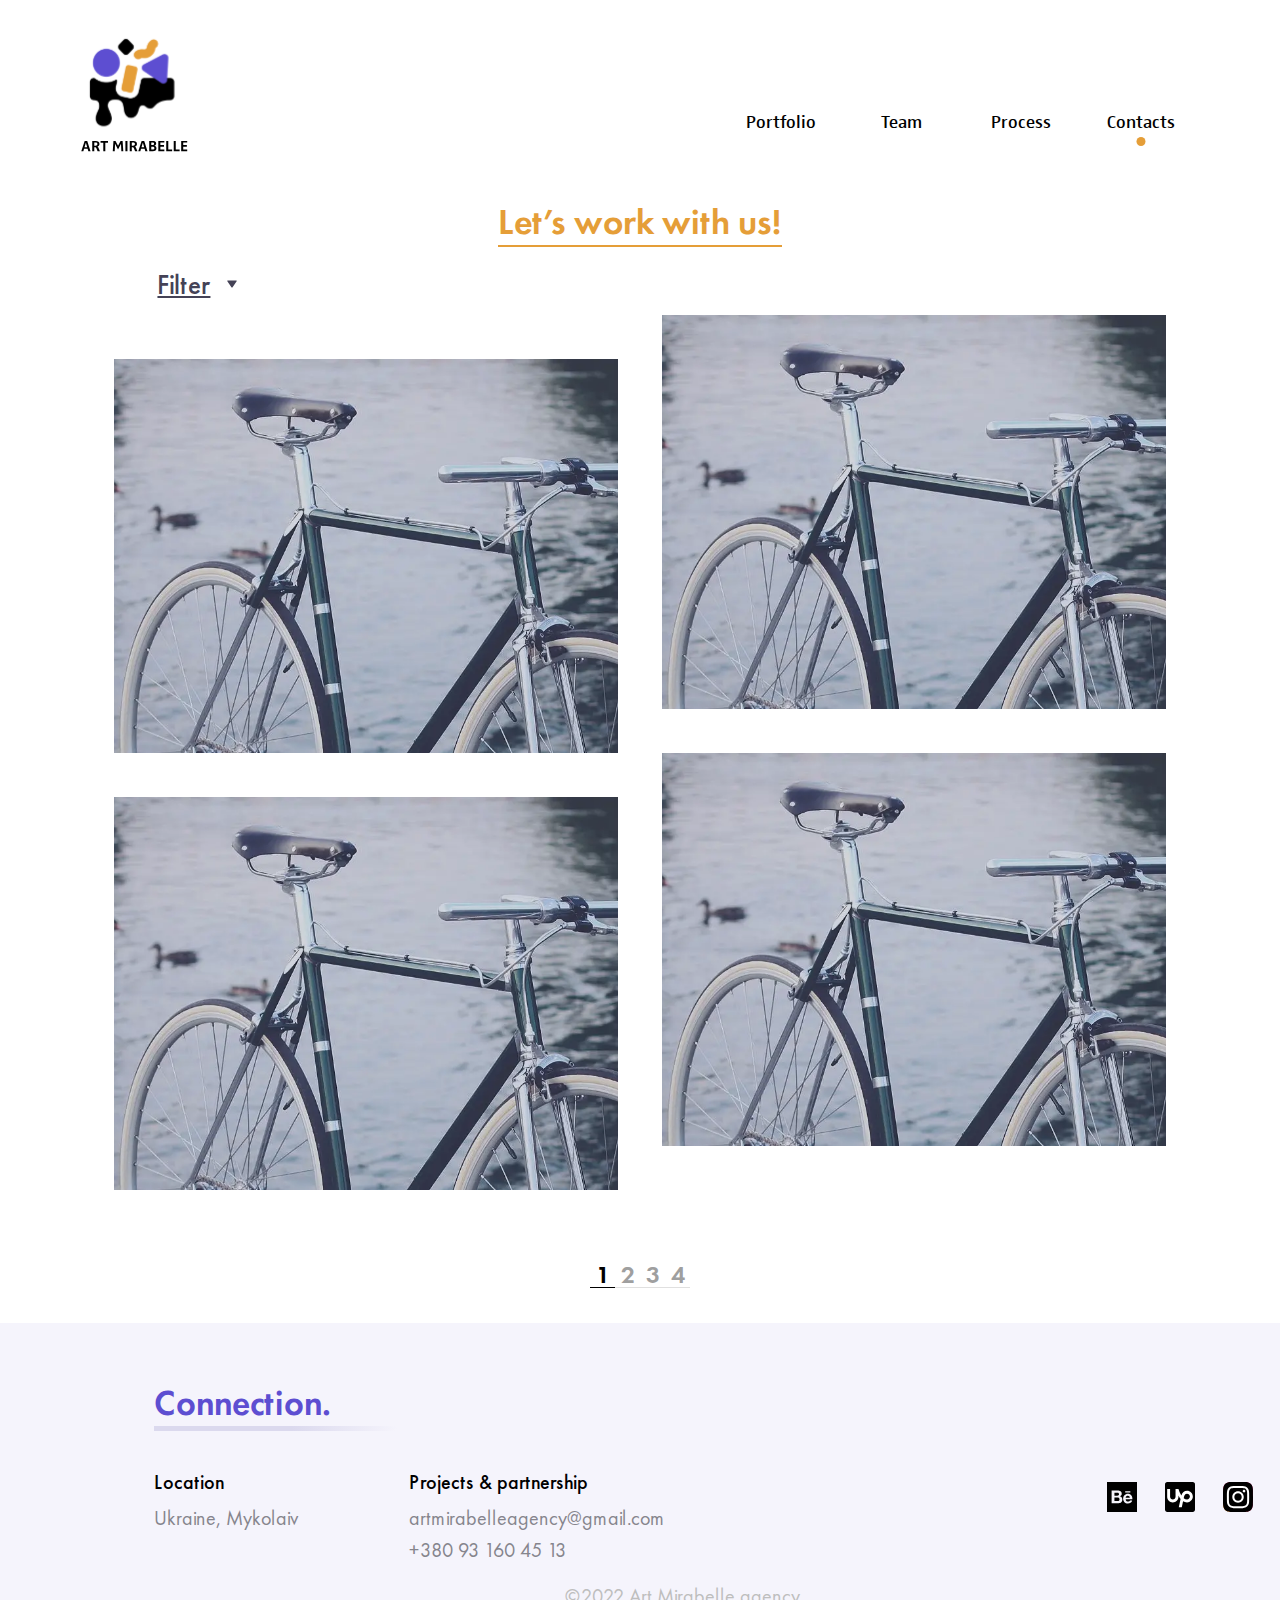
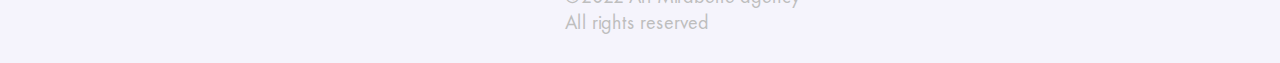
==== contacts.html @ 455587da "creating art mirabelle" ====
<!DOCTYPE html>
<html lang="ru">

<head>
	<title>Artmirabelle</title>
	<meta charset="UTF-8" />
	<meta name="format-detection" content="telephone=no" />
	<!-- <style>body{opacity: 0;}</style> -->
	<link rel="stylesheet" href="css/style.min.css?_v=20220530220035" />
	<!-- <link rel="shortcut icon" href="favicon.ico"> -->
	<!-- <meta name="robots" content="noindex, nofollow"> -->
	<meta name="viewport" content="width=device-width, initial-scale=1.0" />
</head>

<body data-id-page="contacts">
	<div class="wrapper">
		<main class="page">
			<header class="header">
				<div class="header__container">
					<a href="./index.html" class="header__logo-ibg">
						<img src="img/logo.svg" alt="logo" />
					</a>
					<div class="header__menu menu">
						<button type="button" class="menu__icon icon-menu"><span></span></button>
						<nav class="menu__body">
							<ul class="menu__list">
								<li class="menu__item">
									<a href="./index.html" class="menu__link" data-id-nav="index">Portfolio</a>
								</li>
								<li class="menu__item">
									<a href="./team.html" class="menu__link" data-id-nav="team">Team</a>
								</li>
								<li class="menu__item">
									<a href="./process.html" class="menu__link" data-id-nav="process">Process</a>
								</li>
								<li class="menu__item">
									<a href="./contacts.html" class="menu__link" data-id-nav="contacts">Contacts</a>
								</li>
							</ul>
						</nav>
					</div>
				</div>
			</header>

			<section class="works">
				<div class="works__container">
					<div class="works__header">
						<h2 class="works__title">
							<button>
								<a href="" class="works__link">Let’s work with us!</a>
							</button>
						</h2>
						<!-- <a href="" class="works__view-all">View all</a> -->
					</div>
					<div data-spollers class="works__filter filter-works">
						<div class="filter-works__item">
							<button type="button" data-spoller class="filter-works__title">
								<span>Filter</span>
								<img src="img/works/icons/icon.svg" alt="button" />
							</button>
							<ul class="filter-works__list">
								<li class="filter-works__categoriya">Graphic elements</li>
								<li class="filter-works__categoriya">Motion design</li>
								<li class="filter-works__categoriya">Print design</li>
								<li class="filter-works__categoriya">UI design</li>
							</ul>
						</div>
					</div>
					<div class="works__slider">
						<div class="works__swiper">
							<div class="works__slide">
								<div class="works__items">
									<div class="works__column  works__column_left">
										<a href="" class="works__item work-ibg work">
											<h3 class="work__title">Project Name Write Here</h3>
											<picture><source srcset="img/works/01.webp" type="image/webp"><img class="work__image image" src="img/works/01.jpg" alt="logo" /></picture>
										</a>
										<a href="" class="works__item work-ibg work">
											<h3 class="work__title">Project Name Write Here</h3>
											<picture><source srcset="img/works/01.webp" type="image/webp"><img class="work__image image" src="img/works/01.jpg" alt="logo" /></picture>
										</a>
									</div>
									<div class="works__column">
										<a href="" class="works__item work-ibg work">
											<h3 class="work__title">Project Name Write Here</h3>
											<picture><source srcset="img/works/01.webp" type="image/webp"><img class="work__image image" src="img/works/01.jpg" alt="logo" /></picture>
										</a>
										<a href="" class="works__item work-ibg work">
											<h3 class="work__title">Project Name Write Here</h3>
											<picture><source srcset="img/works/01.webp" type="image/webp"><img class="work__image image" src="img/works/01.jpg" alt="logo" /></picture>
										</a>
									</div>
								</div>
							</div>
							<div class="works__slide">
								<div class="works__items">
									<div class="works__column  works__column_left">
										<a href="" class="works__item work-ibg work">
											<h3 class="work__title">Project Name Write Here</h3>
											<picture><source srcset="img/works/01.webp" type="image/webp"><img class="work__image image" src="img/works/01.jpg" alt="logo" /></picture>
										</a>
										<a href="" class="works__item work-ibg work">
											<h3 class="work__title">Project Name Write Here</h3>
											<picture><source srcset="img/works/01.webp" type="image/webp"><img class="work__image image" src="img/works/01.jpg" alt="logo" /></picture>
										</a>
									</div>
									<div class="works__column">
										<a href="" class="works__item work-ibg work">
											<h3 class="work__title">Project Name Write Here</h3>
											<picture><source srcset="img/works/01.webp" type="image/webp"><img class="work__image image" src="img/works/01.jpg" alt="logo" /></picture>
										</a>
										<a href="" class="works__item work-ibg work">
											<h3 class="work__title">Project Name Write Here</h3>
											<picture><source srcset="img/works/01.webp" type="image/webp"><img class="work__image image" src="img/works/01.jpg" alt="logo" /></picture>
										</a>
									</div>
								</div>
							</div>
							<div class="works__slide">
								<div class="works__items">
									<div class="works__column  works__column_left">
										<a href="" class="works__item work-ibg work">
											<h3 class="work__title">Project Name Write Here</h3>
											<picture><source srcset="img/works/01.webp" type="image/webp"><img class="work__image image" src="img/works/01.jpg" alt="logo" /></picture>
										</a>
										<a href="" class="works__item work-ibg work">
											<h3 class="work__title">Project Name Write Here</h3>
											<picture><source srcset="img/works/01.webp" type="image/webp"><img class="work__image image" src="img/works/01.jpg" alt="logo" /></picture>
										</a>
									</div>
									<div class="works__column">
										<a href="" class="works__item work-ibg work">
											<h3 class="work__title">Project Name Write Here</h3>
											<picture><source srcset="img/works/01.webp" type="image/webp"><img class="work__image image" src="img/works/01.jpg" alt="logo" /></picture>
										</a>
										<a href="" class="works__item work-ibg work">
											<h3 class="work__title">Project Name Write Here</h3>
											<picture><source srcset="img/works/01.webp" type="image/webp"><img class="work__image image" src="img/works/01.jpg" alt="logo" /></picture>
										</a>
									</div>
								</div>
							</div>
							<div class="works__slide">
								<div class="works__items">
									<div class="works__column  works__column_left">
										<a href="" class="works__item work-ibg work">
											<h3 class="work__title">Project Name Write Here</h3>
											<picture><source srcset="img/works/01.webp" type="image/webp"><img class="work__image image" src="img/works/01.jpg" alt="logo" /></picture>
										</a>
										<a href="" class="works__item work-ibg work">
											<h3 class="work__title">Project Name Write Here</h3>
											<picture><source srcset="img/works/01.webp" type="image/webp"><img class="work__image image" src="img/works/01.jpg" alt="logo" /></picture>
										</a>
									</div>
									<div class="works__column">
										<a href="" class="works__item work-ibg work">
											<h3 class="work__title">Project Name Write Here</h3>
											<picture><source srcset="img/works/01.webp" type="image/webp"><img class="work__image image" src="img/works/01.jpg" alt="logo" /></picture>
										</a>
										<a href="" class="works__item work-ibg work">
											<h3 class="work__title">Project Name Write Here</h3>
											<picture><source srcset="img/works/01.webp" type="image/webp"><img class="work__image image" src="img/works/01.jpg" alt="logo" /></picture>
										</a>
									</div>
								</div>
							</div>
						</div>
						<div class="swiper-pagination"></div>
					</div>
				</div>
			</section>
			<footer class="footer">
				<div class="footer__block">
					<div class="footer__row">
						<div>
							<h3 class="footer__title">Connection.</h3>
							<div class="footer__line-title">
								<img src="img/footer/bg-title.svg" alt="Line" />
							</div>
							<div class="footer__address">
								<div class="footer__location location-footer">
									<h3 class="location-footer__title">Location</h3>
									<p class="location-footer__text">Ukraine, Mykolaiv</p>
								</div>
								<div class="footer__contacts contacts-footer">
									<h3 class=" contacts-footer__title">
										Projects & partnership
									</h3>
									<p class="contacts-footer__text">
										<a class="contacts-footer__link" href="mailto:artmirabelleagency@gmail.com">artmirabelleagency@gmail.com</a>
										<a class="contacts-footer__link" href="tel:380931604513">+380 93 160 45 13</a>
									</p>
								</div>
							</div>
						</div>
						<div class="footer__social social">
							<a href="" class="social__link">
								<img src="img/footer/icons-social/Behance.svg" alt="" />
							</a>
							<a href="" class="social__link">
								<img src="img/footer/icons-social/up.svg" alt="" />
							</a>
							<a href="" class="social__link">
								<img src="img/footer/icons-social/instagram.svg" alt="" />
							</a>
						</div>
						<div class="footer__dev">
							<span>©2022 Art Mirabelle agency <br />
								All rights reserved
							</span>
						</div>
					</div>
				</div>
			</footer>

		</main>
	</div>
	<!-- <div id="popup" aria-hidden="true" class="popup">
	<div class="popup__wrapper">
		<div class="popup__content">
			<button data-close type="button" class="popup__close">Закрыть</button>
			<div class="popup__text">
				Text
			</div>
		</div>
	</div>
</div> -->
	<script src="js/app.min.js?_v=20220530220035"></script>
</body>

</html>
---- css/style.min.css ----
@charset "UTF-8";@font-face{font-family:FuturaPT;font-display:swap;src:url(../fonts/FuturaPT-Book.woff2) format("woff2"),url(../fonts/FuturaPT-Book.woff) format("woff");font-weight:400;font-style:normal}@font-face{font-family:FuturaPT;font-display:swap;src:url(../fonts/FuturaPT-Demi.woff2) format("woff2"),url(../fonts/FuturaPT-Demi.woff) format("woff");font-weight:600;font-style:normal}@font-face{font-family:FuturaPT;font-display:swap;src:url(../fonts/FuturaPT-Heavy.woff2) format("woff2"),url(../fonts/FuturaPT-Heavy.woff) format("woff");font-weight:800;font-style:normal}@font-face{font-family:FuturaPT;font-display:swap;src:url(../fonts/FuturaPT-Medium.woff2) format("woff2"),url(../fonts/FuturaPT-Medium.woff) format("woff");font-weight:500;font-style:normal}@font-face{font-family:ZwoWebPro;font-display:swap;src:url("../fonts/ZwoWebPro-Semibold W04 Regular.woff2") format("woff2"),url("../fonts/ZwoWebPro-Semibold W04 Regular.woff") format("woff");font-weight:400;font-style:normal}*{padding:0;margin:0;border:0}*,:after,:before{-webkit-box-sizing:border-box;box-sizing:border-box}body,html{height:100%;min-width:320px}body{color:#000;line-height:1;font-family:FuturaPT;font-size:1.25rem;-ms-text-size-adjust:100%;-moz-text-size-adjust:100%;-webkit-text-size-adjust:100%;-webkit-font-smoothing:antialiased;-moz-osx-font-smoothing:grayscale}button,input,textarea{font-family:FuturaPT;font-size:inherit}button{cursor:pointer;color:inherit;background-color:inherit}a{color:inherit}a:link,a:visited{text-decoration:none}a:hover{text-decoration:none}ul li{list-style:none}img{vertical-align:top}h1,h2,h3,h4,h5,h6{font-weight:inherit;font-size:inherit}.lock body{overflow:hidden;-ms-touch-action:none;touch-action:none}.wrapper{min-height:100%;display:-webkit-box;display:-ms-flexbox;display:flex;-webkit-box-orient:vertical;-webkit-box-direction:normal;-ms-flex-direction:column;flex-direction:column;overflow:hidden}.wrapper>main{-webkit-box-flex:1;-ms-flex:1 1 auto;flex:1 1 auto}.wrapper>*{min-width:0}[class*=__container]{max-width:97.25rem;-webkit-box-sizing:content-box;box-sizing:content-box;margin:0 auto}[class*=-ibg]{position:relative}[class*=-ibg] img{position:absolute;width:100%;height:100%;top:0;left:0;-o-object-fit:cover;object-fit:cover}[class*=-ibg_contain] img{-o-object-fit:contain;object-fit:contain}.header__container{padding:2.125rem 0 3.625rem 0}@supports (padding-top:clamp(0.9375rem ,0.7rem + 1.1875vw ,2.125rem)){.header__container{padding-top:clamp(.9375rem ,.7rem + 1.1875vw ,2.125rem)}}@supports not (padding-top:clamp(0.9375rem ,0.7rem + 1.1875vw ,2.125rem)){.header__container{padding-top:calc(.9375rem + 1.1875 * (100vw - 20rem)/ 100)}}@supports (padding-bottom:clamp(1.5625rem ,1.15rem + 2.0625vw ,3.625rem)){.header__container{padding-bottom:clamp(1.5625rem ,1.15rem + 2.0625vw ,3.625rem)}}@supports not (padding-bottom:clamp(1.5625rem ,1.15rem + 2.0625vw ,3.625rem)){.header__container{padding-bottom:calc(1.5625rem + 2.0625 * (100vw - 20rem)/ 100)}}.header__logo-ibg{width:11%;padding-bottom:11%}.menu{display:-webkit-box;display:-ms-flexbox;display:flex}.menu__list{display:-webkit-box;display:-ms-flexbox;display:flex;-ms-flex-wrap:wrap;flex-wrap:wrap;row-gap:1.25rem}@supports (padding-top:clamp(2.5rem ,1.6125rem + 4.4375vw ,6.9375rem)){.menu__list{padding-top:clamp(2.5rem ,1.6125rem + 4.4375vw ,6.9375rem)}}@supports not (padding-top:clamp(2.5rem ,1.6125rem + 4.4375vw ,6.9375rem)){.menu__list{padding-top:calc(2.5rem + 4.4375 * (100vw - 20rem)/ 100)}}@supports (padding-bottom:clamp(0.9375rem ,0.7875rem + 0.75vw ,1.6875rem)){.menu__list{padding-bottom:clamp(.9375rem ,.7875rem + .75vw ,1.6875rem)}}@supports not (padding-bottom:clamp(0.9375rem ,0.7875rem + 0.75vw ,1.6875rem)){.menu__list{padding-bottom:calc(.9375rem + .75 * (100vw - 20rem)/ 100)}}.menu__item{text-align:center;position:relative}@supports (min-width:clamp(3.75rem ,2.5rem + 6.25vw ,10rem)){.menu__item{min-width:clamp(3.75rem ,2.5rem + 6.25vw ,10rem)}}@supports not (min-width:clamp(3.75rem ,2.5rem + 6.25vw ,10rem)){.menu__item{min-width:calc(3.75rem + 6.25 * (100vw - 20rem)/ 100)}}.menu__link{font-family:ZwoWebPro;line-height:1.25;text-align:center}@supports (font-size:clamp(1rem ,0.95rem + 0.25vw ,1.25rem)){.menu__link{font-size:clamp(1rem ,.95rem + .25vw ,1.25rem)}}@supports not (font-size:clamp(1rem ,0.95rem + 0.25vw ,1.25rem)){.menu__link{font-size:calc(1rem + .25 * (100vw - 20rem)/ 100)}}.menu__link._active::after{content:"";position:absolute;width:9px;height:9px;background-color:#e59e38;border-radius:50%;bottom:-14px;left:50%;-webkit-transform:translateX(-50%);-ms-transform:translateX(-50%);transform:translateX(-50%)}.menu__link:hover{background:-webkit-gradient(linear,left top,left bottom,color-stop(-14.37%,#000),color-stop(145%,rgba(173,123,255,.78)));background:-o-linear-gradient(top,#000 -14.37%,rgba(173,123,255,.78) 145%);background:linear-gradient(180deg,#000 -14.37%,rgba(173,123,255,.78) 145%);-webkit-background-clip:text;-webkit-text-fill-color:transparent;background-clip:text;color:rgba(173,123,255,.78)}.footer{background:#f5f4fc}.footer__block{padding:3.625rem 1.6875rem 1.75rem 29.25rem}.footer__title{color:#5d4ed1;font-weight:600;font-size:2.1875rem;line-height:1.2857142857}.footer__line-title:not(:last-child){margin-bottom:1.4375rem}.footer__row{display:-ms-grid;display:grid;-ms-grid-columns:.513fr .464fr .448fr;grid-template-columns:.513fr .464fr .448fr}.footer__address{display:-webkit-box;display:-ms-flexbox;display:flex}.footer__contacts{display:-webkit-box;display:-ms-flexbox;display:flex;-webkit-box-orient:vertical;-webkit-box-direction:normal;-ms-flex-direction:column;flex-direction:column}.footer__social{display:-webkit-box;display:-ms-flexbox;display:flex;padding-top:6.3125rem;-webkit-box-pack:end;-ms-flex-pack:end;justify-content:flex-end;gap:1.75rem}.footer__dev{display:-webkit-box;display:-ms-flexbox;display:flex;-webkit-box-pack:end;-ms-flex-pack:end;justify-content:flex-end;padding-top:10rem;color:#bebebe;line-height:1.3}.location-footer__title{font-weight:500;line-height:1.3}.location-footer__title:not(:last-child){margin-bottom:.625rem}.location-footer__text{line-height:1.3;color:#86858d}.contacts-footer{padding-left:6.9375rem}.contacts-footer__title{font-weight:500;line-height:1.3}.contacts-footer__title:not(:last-child){margin-bottom:.625rem}.contacts-footer__text{line-height:1.3;color:#86858d}.contacts-footer__link{display:block}.contacts-footer__link:not(:last-child){margin-bottom:.375rem}.page{display:-webkit-box;display:-ms-flexbox;display:flex;-webkit-box-orient:vertical;-webkit-box-direction:normal;-ms-flex-direction:column;flex-direction:column}.home-background{position:relative}.home-background__image-ibg{padding:0 0 17.7604166667% 0}.works{padding-bottom:2.1875rem}.works__header{display:-webkit-box;display:-ms-flexbox;display:flex;margin-bottom:20px}.works__title{-webkit-box-pack:center;-ms-flex-pack:center;justify-content:center;margin:0 auto;border-bottom:2px solid #e59e38}.works__link{padding-bottom:.3125rem;font-weight:600;font-size:2.25rem;line-height:1.2777777778;text-align:center;color:#e59e38}.works__items{display:-webkit-box;display:-ms-flexbox;display:flex;gap:2.75rem;padding:0 4.375rem}.works__column{position:relative;-webkit-box-flex:0;-ms-flex:0 1 50%;flex:0 1 50%}.works__column_left{margin-top:2.75rem}.works__item{display:block;opacity:1;background:-o-linear-gradient(268.5deg,rgba(255,255,255,0) 5.95%,#14112e 106.55%);background:linear-gradient(181.5deg,rgba(255,255,255,0) 5.95%,#14112e 106.55%)}.works__item:hover .work__image{opacity:.8}.works__item:hover .work__title{opacity:1}.filter-works{padding:0 4.375rem}.filter-works__item{display:-webkit-box;display:-ms-flexbox;display:flex;padding-left:2.6875rem;position:relative}.filter-works__title{display:-webkit-box;display:-ms-flexbox;display:flex;-webkit-box-align:center;-ms-flex-align:center;align-items:center;font-weight:500;font-size:1.6875rem;line-height:1.2962962963;text-align:center;-webkit-text-decoration-line:underline;text-decoration-line:underline;color:#444256;margin-bottom:.8125rem}.filter-works__title span{padding-right:1.0625rem}.filter-works__title._spoller-active img{-webkit-transform:rotate(-180deg);-ms-transform:rotate(-180deg);transform:rotate(-180deg)}.filter-works__title img{-webkit-transition:-webkit-transform .3s ease 0s;transition:-webkit-transform .3s ease 0s;-o-transition:transform .3s ease 0s;transition:transform .3s ease 0s;transition:transform .3s ease 0s,-webkit-transform .3s ease 0s}.filter-works__list{padding:.9375rem 1.5625rem;position:absolute;top:100%;left:2.6875rem;z-index:2;min-width:14.1875rem;background:#fff;-webkit-box-shadow:0 4px 10px rgba(40,33,99,.15);box-shadow:0 4px 10px rgba(40,33,99,.15);border-radius:4px}.filter-works__categoriya{cursor:pointer;font-weight:400;font-size:1.125rem;line-height:1.2777777778;text-align:center;color:#716f85}.filter-works__categoriya:not(:last-child){margin-bottom:.5625rem;padding-bottom:.5625rem;border-bottom:1px solid rgba(113,111,133,.16)}.work-ibg{padding-bottom:78.1976744186%;width:100%}.work-ibg:last-child{margin-top:2.75rem}.work{position:relative}.work__image{background-color:#c4c4c4}.work__title{position:absolute;bottom:35px;left:31px;font-weight:600;font-size:3.125rem;line-height:1.28;opacity:0;-webkit-transition:.5s ease;-o-transition:.5s ease;transition:.5s ease;color:#fff;z-index:2}.project-page{display:-webkit-box;display:-ms-flexbox;display:flex;-webkit-box-orient:vertical;-webkit-box-direction:normal;-ms-flex-direction:column;flex-direction:column}.project-page__title{padding:4.6875rem 0 3.75rem 0;text-align:center;font-weight:600;font-size:3.125rem;line-height:1.28;color:#5d4ed1}.project-page__body{padding:0 4.25rem 2.75rem 4.25rem}.project-page__image-ibg{padding:0 0 49.2957746479% 0;width:100%}.project-page__image-ibg:not(:last-child){margin-bottom:2.75rem}.project-page__text{font-weight:400;font-size:1.875rem;line-height:1.2666666667}.project-page__text:not(:last-child){margin-bottom:2.75rem}.team__header{text-align:center;padding:5rem 0 8.75rem 0}.team__body{padding:0 2.875rem 0 2.875rem}.team__button-box{text-align:center;margin:8.75rem 0 20rem 0;margin-bottom:20rem;padding:0 .9375rem}.header-team__title{font-weight:450;font-size:5.625rem;line-height:1.2777777778;color:#5d4ed1;padding:0 .9375rem}.header-team__text{font-weight:450;font-size:2.25rem;line-height:1.2777777778;color:#c5c4d0;padding:0 .9375rem}.body-team__cards{display:-webkit-box;display:-ms-flexbox;display:flex;gap:6.875rem}@supports (gap:clamp(3.75rem ,2.9409385113rem + 4.0453074434vw ,6.875rem)){.body-team__cards{gap:clamp(3.75rem ,2.9409385113rem + 4.0453074434vw ,6.875rem)}}@supports not (gap:clamp(3.75rem ,2.9409385113rem + 4.0453074434vw ,6.875rem)){.body-team__cards{gap:calc(3.75rem + 3.125 * (100vw - 20rem)/ 77.25)}}.body-team__card{display:-webkit-box;display:-ms-flexbox;display:flex;-webkit-box-orient:vertical;-webkit-box-direction:normal;-ms-flex-direction:column;flex-direction:column;text-align:center;-webkit-box-flex:0;-ms-flex:0 1 33.33%;flex:0 1 33.33%}.card-team__image-box{margin-bottom:2.5rem;display:-webkit-box;display:-ms-flexbox;display:flex;-webkit-box-pack:center;-ms-flex-pack:center;justify-content:center;-webkit-box-flex:0;-ms-flex:0 1 auto;flex:0 1 auto}.card-team__image{-webkit-box-flex:0;-ms-flex:0 0 15.5rem;flex:0 0 15.5rem;height:15.5rem;border-radius:50%;overflow:hidden}.card-team__image img{max-width:100%}.card-team__name{font-weight:450;font-size:1.875rem;line-height:1.2666666667;margin-top:auto}.card-team__position{font-weight:400;font-size:1.875rem;line-height:1.2666666667;color:#5d4ed1}.card-team__text{font-weight:400;font-size:1.875rem;line-height:1.2666666667;color:#939393}.card-team__text:not(:last-child){margin-bottom:2.5rem}.social-team{display:-webkit-box;display:-ms-flexbox;display:flex;gap:1.25rem;-webkit-box-pack:center;-ms-flex-pack:center;justify-content:center}.team-button{font-weight:600;font-size:2.25rem;line-height:1.2777777778;color:#e59e38;border:3px solid #e59e38;border-radius:10px;padding:.625rem 2.5rem}.process__header{text-align:center;padding:5rem .9375rem}.process__body{padding:0 6.25rem}.process__button-box{text-align:center;margin:8.75rem 0 20rem 0;margin-bottom:20rem;padding:0 .9375rem}.header-process__title{font-weight:450;font-size:5.625rem;line-height:1.2777777778;color:#5d4ed1}.header-process__text{font-weight:450;font-size:2.25rem;line-height:1.2777777778;color:#c5c4d0}.body-process{font-weight:400;font-size:2.0625rem;line-height:1.2727272727;color:#666285}.body-process__text{margin-bottom:1.25rem}.body-process__text span{color:#e59e38;font-weight:600;font-size:2.625rem;line-height:1.2857142857}.body-process__title-list{margin-bottom:1.25rem}.body-process__list{display:-webkit-box;display:-ms-flexbox;display:flex;margin:0 0 0 5rem;gap:6.25rem}.body-process__col-list p{font-weight:600}.body-process__item{list-style-type:disc}.body-process__item:not(:last-child){margin-bottom:2.125rem}.process-button{font-weight:600;font-size:2.25rem;line-height:1.2777777778;color:#fff;background-color:#e59e38;border-radius:10px;padding:.625rem 2.5rem}.swiper{overflow:hidden}.swiper-wrapper{width:100%;height:100%;-webkit-box-sizing:content-box;box-sizing:content-box;display:-webkit-box;display:-ms-flexbox;display:flex;position:relative}.swiper-vertical .swiper-wrapper{-webkit-box-orient:vertical;-webkit-box-direction:normal;-ms-flex-direction:column;flex-direction:column}.swiper-autoheight .swiper-wrapper{-webkit-box-align:start;-ms-flex-align:start;align-items:flex-start}.swiper-initialized .swiper-slide{-ms-flex-negative:0;flex-shrink:0}.swiper-android .swiper-slide,.swiper-android .swiper-wrapper{-webkit-transform:translate3d(0,0,0);transform:translate3d(0,0,0)}.swiper-button-lock{display:none!important}.swiper-pagination{display:-webkit-box;display:-ms-flexbox;display:flex;-webkit-box-pack:center;-ms-flex-pack:center;justify-content:center;margin-top:97px}.swiper-pagination-bullet{position:relative;min-width:25px;width:25px;border-bottom:1px solid #e0e0e0}.swiper-pagination-bullet>span{position:absolute;cursor:pointer;top:-25px;left:0;min-width:25px;width:25px;text-align:center;font-weight:600;font-size:25px;color:#9f9f9f;display:-webkit-box;display:-ms-flexbox;display:flex;-webkit-box-pack:center;-ms-flex-pack:center;justify-content:center;padding:0 5px}.swiper-pagination-bullet-active>span{border-bottom:1px solid #000;color:#000}@media (min-width:29.99875em){.header__container{display:-webkit-box;display:-ms-flexbox;display:flex;-webkit-box-pack:justify;-ms-flex-pack:justify;justify-content:space-between;-webkit-box-align:center;-ms-flex-align:center;align-items:center}}@media (max-width:991.98px){.swiper-pagination{margin-top:47px}}@media (max-width:35em){.work__title{font-size:1.75rem;line-height:1.25}}@media (max-width:30em){.work__title{font-size:1.375rem;line-height:1.0909090909}}@media (max-width:20em){.filter-works__item{padding-left:1.4375rem}.filter-works__list{left:1.4375rem}}@media (max-width:119.875em){@supports (padding-right:clamp(4.375rem ,7.5222491909rem + -3.2362459547vw ,6.875rem)){.header__container{padding-right:clamp(4.375rem ,7.5222491909rem + -3.2362459547vw ,6.875rem)}}@supports not (padding-right:clamp(4.375rem ,7.5222491909rem + -3.2362459547vw ,6.875rem)){.header__container{padding-right:calc(6.875rem + -2.5 * (100vw - 20rem)/ 77.25)}}@supports (padding-left:clamp(4.375rem ,7.5222491909rem + -3.2362459547vw ,6.875rem)){.header__container{padding-left:clamp(4.375rem ,7.5222491909rem + -3.2362459547vw ,6.875rem)}}@supports not (padding-left:clamp(4.375rem ,7.5222491909rem + -3.2362459547vw ,6.875rem)){.header__container{padding-left:calc(6.875rem + -2.5 * (100vw - 20rem)/ 77.25)}}@supports (padding-right:clamp(6.875rem ,8.4486245955rem + -1.6181229773vw ,8.125rem)){.works__items{padding-right:clamp(6.875rem ,8.4486245955rem + -1.6181229773vw ,8.125rem)}}@supports not (padding-right:clamp(6.875rem ,8.4486245955rem + -1.6181229773vw ,8.125rem)){.works__items{padding-right:calc(8.125rem + -1.25 * (100vw - 20rem)/ 77.25)}}@supports (padding-left:clamp(6.875rem ,8.4486245955rem + -1.6181229773vw ,8.125rem)){.works__items{padding-left:clamp(6.875rem ,8.4486245955rem + -1.6181229773vw ,8.125rem)}}@supports not (padding-left:clamp(6.875rem ,8.4486245955rem + -1.6181229773vw ,8.125rem)){.works__items{padding-left:calc(8.125rem + -1.25 * (100vw - 20rem)/ 77.25)}}@supports (padding-right:clamp(6.875rem ,8.4486245955rem + -1.6181229773vw ,8.125rem)){.filter-works{padding-right:clamp(6.875rem ,8.4486245955rem + -1.6181229773vw ,8.125rem)}}@supports not (padding-right:clamp(6.875rem ,8.4486245955rem + -1.6181229773vw ,8.125rem)){.filter-works{padding-right:calc(8.125rem + -1.25 * (100vw - 20rem)/ 77.25)}}@supports (padding-left:clamp(6.875rem ,8.4486245955rem + -1.6181229773vw ,8.125rem)){.filter-works{padding-left:clamp(6.875rem ,8.4486245955rem + -1.6181229773vw ,8.125rem)}}@supports not (padding-left:clamp(6.875rem ,8.4486245955rem + -1.6181229773vw ,8.125rem)){.filter-works{padding-left:calc(8.125rem + -1.25 * (100vw - 20rem)/ 77.25)}}}@media (max-width:97.25em){.work__title{font-size:1.875rem;line-height:1.4666666667}}@media (max-width:93.75em){.footer__block{padding-left:9.625rem}}@media (max-width:81.25em){.footer__row{-ms-grid-columns:1fr .7fr;grid-template-columns:1fr .7fr;-ms-grid-rows:1fr;grid-template-rows:1fr}.footer__dev{padding-top:1.25rem}}@media (max-width:64rem){.body-team__cards{-webkit-box-orient:vertical;-webkit-box-direction:normal;-ms-flex-direction:column;flex-direction:column}}@media (max-width:61.99875em){.footer__row{-ms-grid-columns:1fr;grid-template-columns:1fr}.footer__social{padding-top:1.25rem;-webkit-box-pack:start;-ms-flex-pack:start;justify-content:flex-start}.footer__dev{-webkit-box-pack:start;-ms-flex-pack:start;justify-content:flex-start}.work__title{font-size:1.5625rem;line-height:1.36}.team__button-box{margin:5.625rem 0 11.25rem 0}.process__button-box{margin:5.625rem 0 11.25rem 0}}@media (max-width:47.99875em){.header__container{padding:.9375rem 0 1.25rem}.header{padding:0 1.5625rem}.menu{-webkit-box-pack:center;-ms-flex-pack:center;justify-content:center}.menu__list{-webkit-box-pack:center;-ms-flex-pack:center;justify-content:center;padding:1.875rem 0}.footer__block{padding-left:7.3125rem}.works__items{padding:0 2.5rem}.works__items{-webkit-box-orient:vertical;-webkit-box-direction:normal;-ms-flex-direction:column;flex-direction:column}.works__column{-webkit-box-flex:0;-ms-flex:0 1 100%;flex:0 1 100%}.filter-works{padding:0 1.25rem}.work__title{font-size:2.125rem;line-height:1.2941176471}.header-team__title{font-size:4.375rem;line-height:1.3142857143}.header-team__text{font-size:1.75rem;line-height:1.2857142857}.header-process__title{font-size:4.375rem;line-height:1.3142857143}.header-process__text{font-size:1.75rem;line-height:1.2857142857}}@media (max-width:35.75em){.footer__address{-webkit-box-orient:vertical;-webkit-box-direction:normal;-ms-flex-direction:column;flex-direction:column}.location-footer:not(:last-child){margin-bottom:.625rem}.contacts-footer{padding-left:0}}@media (max-width:29.99875em){.header__logo-ibg{display:none}.menu__list{-webkit-box-orient:vertical;-webkit-box-direction:normal;-ms-flex-direction:column;flex-direction:column;padding:0}.menu__link{font-size:1.875rem}.footer__block{padding-left:3.125rem}.project-page__title{font-size:2.1875rem;line-height:1.2571428571;padding:1.875rem 0 1.25rem 0}.project-page__body{padding:0 2.375rem 1.25rem 2.375rem}.project-page__image-ibg:not(:last-child){margin-bottom:1.25rem}.project-page__text{font-size:1.5rem;line-height:1.3333333333;text-align:center}.project-page__text:not(:last-child){margin-bottom:1.25rem}.team__button-box{margin:4.375rem 0 6.25rem 0}.card-team__image{-webkit-box-flex:0;-ms-flex:0 0 10.625rem;flex:0 0 10.625rem;height:10.625rem}.card-team__name{font-size:1.5rem;line-height:1.1666666667}.card-team__position{font-size:1.5rem;line-height:1.1666666667}.card-team__text{font-size:1.5rem;line-height:1.1666666667}.team-button{font-size:1.5rem;line-height:1.3333333333}.process__button-box{margin:4.375rem 0 6.25rem 0}.process-button{font-size:1.5rem;line-height:1.3333333333}}@media (max-width:26.25em){.work__title{font-size:1rem;line-height:1.25}}
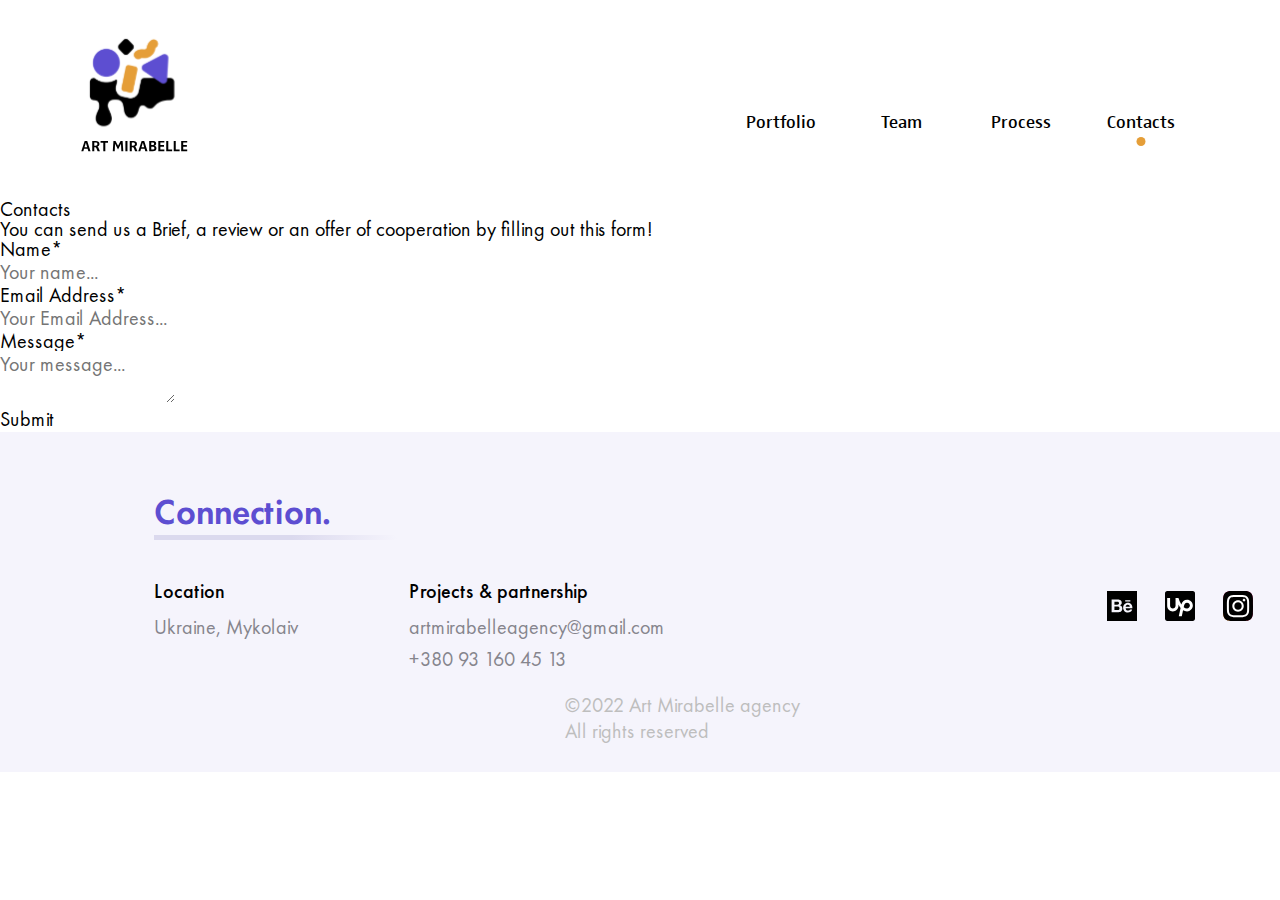
==== commit 216af143: "fixid styles form" ====
--- a/contacts.html
+++ b/contacts.html
@@ -6,7 +6,7 @@
 	<meta charset="UTF-8" />
 	<meta name="format-detection" content="telephone=no" />
 	<!-- <style>body{opacity: 0;}</style> -->
-	<link rel="stylesheet" href="css/style.min.css?_v=20220530220035" />
+	<link rel="stylesheet" href="css/style.min.css?_v=20220606225104" />
 	<!-- <link rel="shortcut icon" href="favicon.ico"> -->
 	<!-- <meta name="robots" content="noindex, nofollow"> -->
 	<meta name="viewport" content="width=device-width, initial-scale=1.0" />
@@ -42,130 +42,41 @@
 				</div>
 			</header>
 
-			<section class="works">
-				<div class="works__container">
-					<div class="works__header">
-						<h2 class="works__title">
-							<button>
-								<a href="" class="works__link">Let’s work with us!</a>
-							</button>
-						</h2>
-						<!-- <a href="" class="works__view-all">View all</a> -->
+			<section class="cotacts">
+				<div class="cotacts__container">
+					<div class="cotacts__header header-cotacts">
+						<h2 class="header-cotacts__title">Contacts</h2>
+						<p class="header-cotacts__text">
+							You can send us a Brief, a review or an offer of cooperation by
+							filling out this form!
+						</p>
 					</div>
-					<div data-spollers class="works__filter filter-works">
-						<div class="filter-works__item">
-							<button type="button" data-spoller class="filter-works__title">
-								<span>Filter</span>
-								<img src="img/works/icons/icon.svg" alt="button" />
-							</button>
-							<ul class="filter-works__list">
-								<li class="filter-works__categoriya">Graphic elements</li>
-								<li class="filter-works__categoriya">Motion design</li>
-								<li class="filter-works__categoriya">Print design</li>
-								<li class="filter-works__categoriya">UI design</li>
-							</ul>
-						</div>
-					</div>
-					<div class="works__slider">
-						<div class="works__swiper">
-							<div class="works__slide">
-								<div class="works__items">
-									<div class="works__column  works__column_left">
-										<a href="" class="works__item work-ibg work">
-											<h3 class="work__title">Project Name Write Here</h3>
-											<picture><source srcset="img/works/01.webp" type="image/webp"><img class="work__image image" src="img/works/01.jpg" alt="logo" /></picture>
-										</a>
-										<a href="" class="works__item work-ibg work">
-											<h3 class="work__title">Project Name Write Here</h3>
-											<picture><source srcset="img/works/01.webp" type="image/webp"><img class="work__image image" src="img/works/01.jpg" alt="logo" /></picture>
-										</a>
-									</div>
-									<div class="works__column">
-										<a href="" class="works__item work-ibg work">
-											<h3 class="work__title">Project Name Write Here</h3>
-											<picture><source srcset="img/works/01.webp" type="image/webp"><img class="work__image image" src="img/works/01.jpg" alt="logo" /></picture>
-										</a>
-										<a href="" class="works__item work-ibg work">
-											<h3 class="work__title">Project Name Write Here</h3>
-											<picture><source srcset="img/works/01.webp" type="image/webp"><img class="work__image image" src="img/works/01.jpg" alt="logo" /></picture>
-										</a>
-									</div>
-								</div>
+					<div class="contacts-form form-contacts">
+						<form data-goto-error action="#" class="form-contacts__body">
+							<label for="form-contacts-name" class="form-contacts__label">
+								Name*
+							</label>
+							<div class="form-contacts__line">
+								<input id="form-contacts-name" autocomplete="off" type="text" name="form[]" data-required="name" data-error="Please enter your Name: Andrey" placeholder="Your name..." class="form-contacts-input" />
 							</div>
-							<div class="works__slide">
-								<div class="works__items">
-									<div class="works__column  works__column_left">
-										<a href="" class="works__item work-ibg work">
-											<h3 class="work__title">Project Name Write Here</h3>
-											<picture><source srcset="img/works/01.webp" type="image/webp"><img class="work__image image" src="img/works/01.jpg" alt="logo" /></picture>
-										</a>
-										<a href="" class="works__item work-ibg work">
-											<h3 class="work__title">Project Name Write Here</h3>
-											<picture><source srcset="img/works/01.webp" type="image/webp"><img class="work__image image" src="img/works/01.jpg" alt="logo" /></picture>
-										</a>
-									</div>
-									<div class="works__column">
-										<a href="" class="works__item work-ibg work">
-											<h3 class="work__title">Project Name Write Here</h3>
-											<picture><source srcset="img/works/01.webp" type="image/webp"><img class="work__image image" src="img/works/01.jpg" alt="logo" /></picture>
-										</a>
-										<a href="" class="works__item work-ibg work">
-											<h3 class="work__title">Project Name Write Here</h3>
-											<picture><source srcset="img/works/01.webp" type="image/webp"><img class="work__image image" src="img/works/01.jpg" alt="logo" /></picture>
-										</a>
-									</div>
-								</div>
+							<label for="form-contacts-email" class="form-contacts__label">
+								Email Address*
+							</label>
+							<div class="form-contacts__line">
+								<input id="form-contacts-email" autocomplete="off" type="text" name="form[]" data-error="Please input your email: adrey@gmail.com" data-required="email" placeholder="Your Email Address..." class="form-contacts-input" />
 							</div>
-							<div class="works__slide">
-								<div class="works__items">
-									<div class="works__column  works__column_left">
-										<a href="" class="works__item work-ibg work">
-											<h3 class="work__title">Project Name Write Here</h3>
-											<picture><source srcset="img/works/01.webp" type="image/webp"><img class="work__image image" src="img/works/01.jpg" alt="logo" /></picture>
-										</a>
-										<a href="" class="works__item work-ibg work">
-											<h3 class="work__title">Project Name Write Here</h3>
-											<picture><source srcset="img/works/01.webp" type="image/webp"><img class="work__image image" src="img/works/01.jpg" alt="logo" /></picture>
-										</a>
-									</div>
-									<div class="works__column">
-										<a href="" class="works__item work-ibg work">
-											<h3 class="work__title">Project Name Write Here</h3>
-											<picture><source srcset="img/works/01.webp" type="image/webp"><img class="work__image image" src="img/works/01.jpg" alt="logo" /></picture>
-										</a>
-										<a href="" class="works__item work-ibg work">
-											<h3 class="work__title">Project Name Write Here</h3>
-											<picture><source srcset="img/works/01.webp" type="image/webp"><img class="work__image image" src="img/works/01.jpg" alt="logo" /></picture>
-										</a>
-									</div>
-								</div>
+							<label for="form-contacts-message" class="form-contacts__label">
+								Message*
+							</label>
+							<div class="form-contacts__line">
+								<textarea name="message" id="form-contacts-message" placeholder="Your message..." class="form-contacts-input"></textarea>
 							</div>
-							<div class="works__slide">
-								<div class="works__items">
-									<div class="works__column  works__column_left">
-										<a href="" class="works__item work-ibg work">
-											<h3 class="work__title">Project Name Write Here</h3>
-											<picture><source srcset="img/works/01.webp" type="image/webp"><img class="work__image image" src="img/works/01.jpg" alt="logo" /></picture>
-										</a>
-										<a href="" class="works__item work-ibg work">
-											<h3 class="work__title">Project Name Write Here</h3>
-											<picture><source srcset="img/works/01.webp" type="image/webp"><img class="work__image image" src="img/works/01.jpg" alt="logo" /></picture>
-										</a>
-									</div>
-									<div class="works__column">
-										<a href="" class="works__item work-ibg work">
-											<h3 class="work__title">Project Name Write Here</h3>
-											<picture><source srcset="img/works/01.webp" type="image/webp"><img class="work__image image" src="img/works/01.jpg" alt="logo" /></picture>
-										</a>
-										<a href="" class="works__item work-ibg work">
-											<h3 class="work__title">Project Name Write Here</h3>
-											<picture><source srcset="img/works/01.webp" type="image/webp"><img class="work__image image" src="img/works/01.jpg" alt="logo" /></picture>
-										</a>
-									</div>
-								</div>
+							<div class="form-contacts__box-button">
+								<button type="submit" class="form-contacts__button">
+									Submit
+								</button>
 							</div>
-						</div>
-						<div class="swiper-pagination"></div>
+						</form>
 					</div>
 				</div>
 			</section>
@@ -225,7 +136,7 @@
 		</div>
 	</div>
 </div> -->
-	<script src="js/app.min.js?_v=20220530220035"></script>
+	<script src="js/app.min.js?_v=20220606225104"></script>
 </body>
 
 </html>